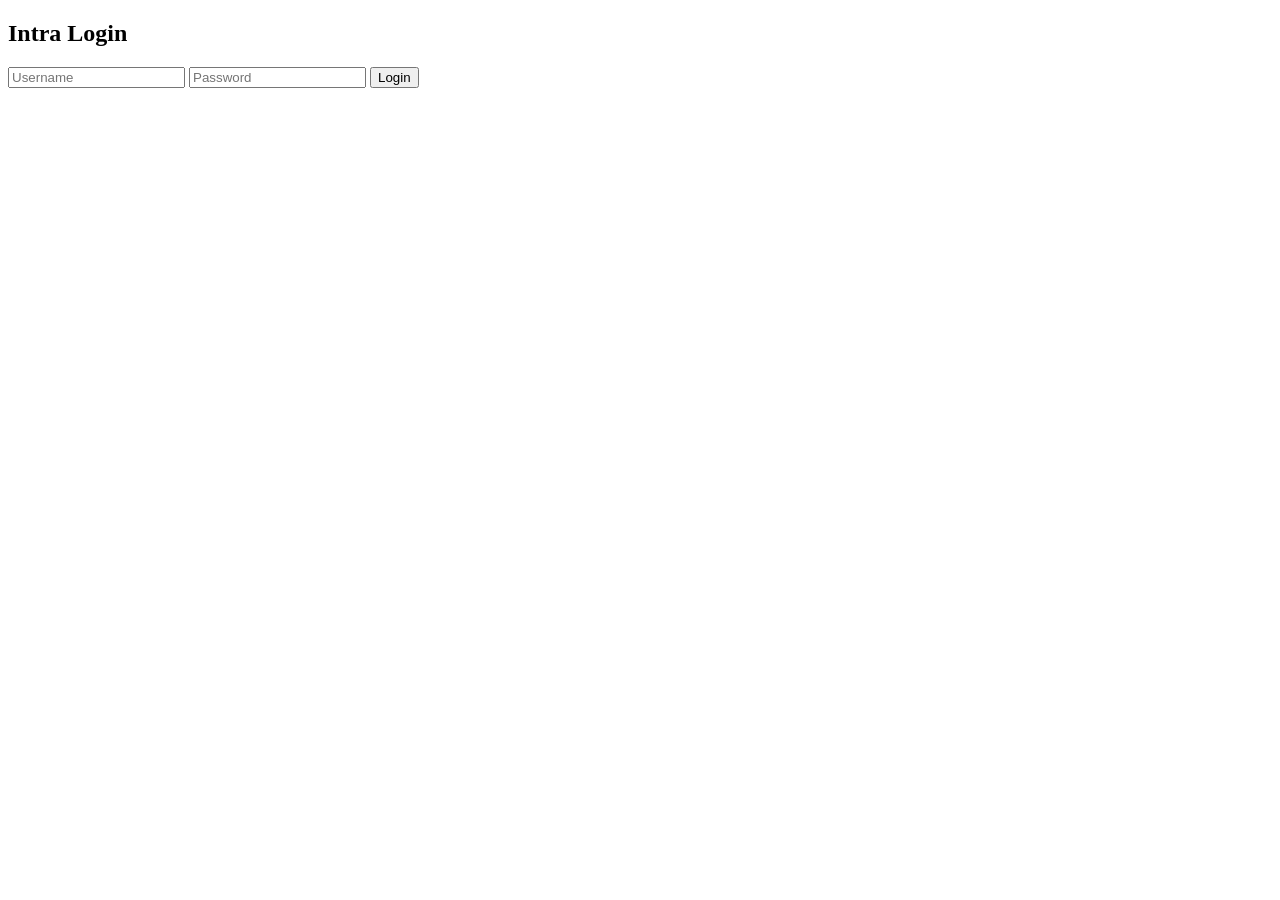
==== backend/static/index.html @ d51f9aee "feat(web): initial web client with contacts, profiles and WS chat" ====
<!DOCTYPE html>
<html>
<head>
  <title>Intra Web Login</title>
</head>
<body>

<h2>Intra Login</h2>

<input id="username" placeholder="Username">
<input id="password" type="password" placeholder="Password">
<button onclick="login()">Login</button>

<p id="error"></p>

<script src="app.js"></script>
</body>
</html>
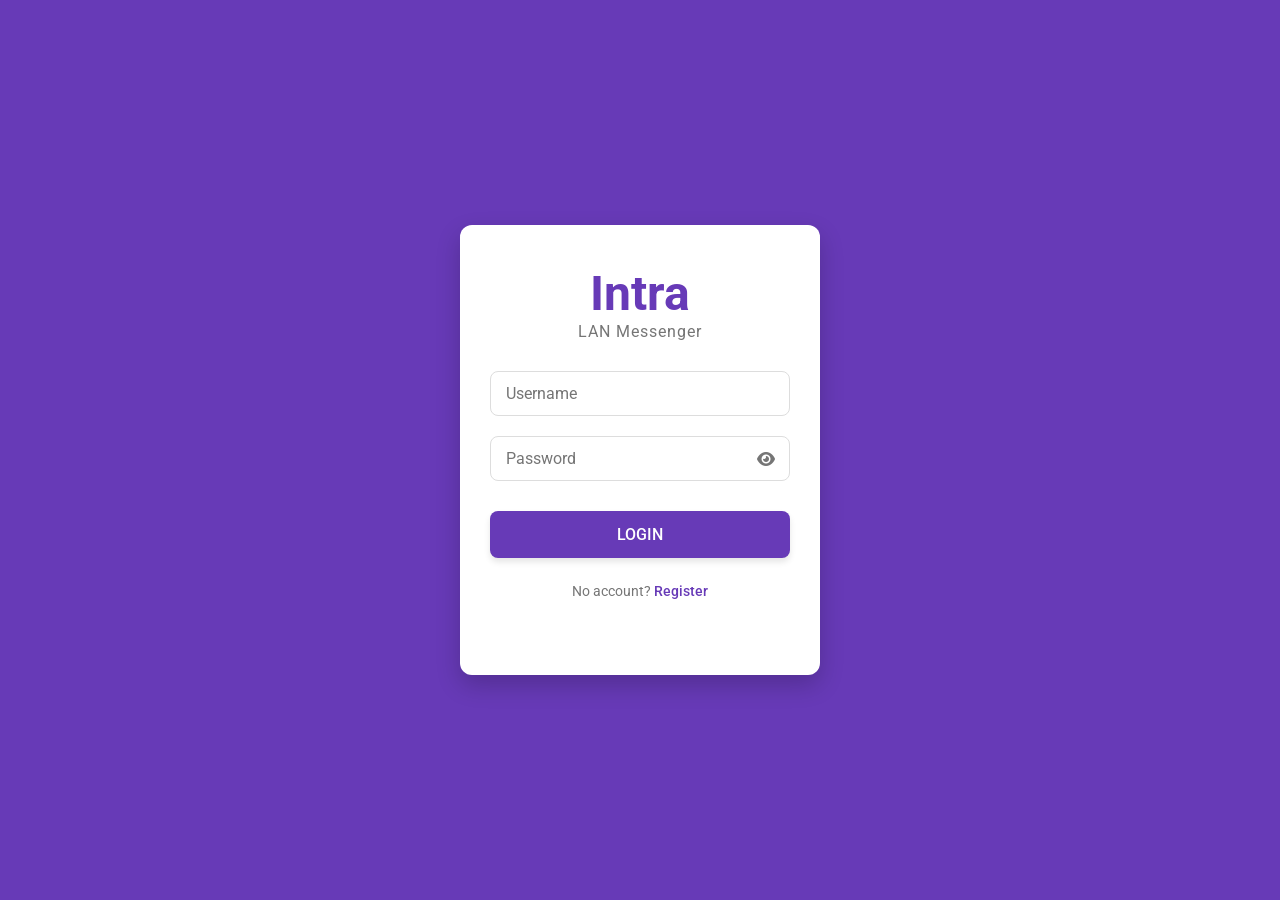
==== commit 6baef980: "Overhaul web client UI and implement functional parity with Android app - Redesigned login and chat " ====
--- a/backend/static/index.html
+++ b/backend/static/index.html
@@ -1,19 +1,52 @@
 <!DOCTYPE html>
-<html>
+<html lang="en">
 <head>
-  <title>Intra Web Login</title>
+    <meta charset="UTF-8">
+    <meta name="viewport" content="width=device-width, initial-scale=1.0">
+    <title>Intra - LAN Messenger</title>
+    <link rel="stylesheet" href="style.css">
+    <link href="https://fonts.googleapis.com/css2?family=Roboto:wght@300;400;500;700&display=swap" rel="stylesheet">
+    <link rel="stylesheet" href="https://cdnjs.cloudflare.com/ajax/libs/font-awesome/6.0.0/css/all.min.css">
 </head>
-<body>
+<body class="auth-page">
+    <div class="auth-container">
+        <div class="auth-card">
+            <h1 class="brand-title">Intra</h1>
+            <p class="brand-subtitle">LAN Messenger</p>
 
-<h2>Intra Login</h2>
+            <div id="auth-form">
+                <div class="input-group">
+                    <input type="text" id="username" placeholder="Username" required>
+                </div>
 
-<input id="username" placeholder="Username">
-<input id="password" type="password" placeholder="Password">
-<button onclick="login()">Login</button>
+                <div class="input-group">
+                    <input type="password" id="password" placeholder="Password" required>
+                    <i class="fas fa-eye toggle-password" id="togglePassword"></i>
+                </div>
 
-<p id="error"></p>
+                <button id="auth-btn" onclick="handleAuth()">LOGIN</button>
 
-<script src="app.js"></script>
+                <p class="toggle-text">
+                    <span id="toggle-msg">No account?</span>
+                    <a href="#" id="toggle-link" onclick="toggleAuthMode()">Register</a>
+                </p>
+
+                <p id="error" class="error-msg"></p>
+            </div>
+        </div>
+    </div>
+
+    <script src="app.js"></script>
+    <script>
+        // Password toggle logic
+        const togglePassword = document.querySelector('#togglePassword');
+        const password = document.querySelector('#password');
+
+        togglePassword.addEventListener('click', function (e) {
+            const type = password.getAttribute('type') === 'password' ? 'text' : 'password';
+            password.setAttribute('type', type);
+            this.classList.toggle('fa-eye-slash');
+        });
+    </script>
 </body>
 </html>
-
--- a/backend/static/style.css
+++ b/backend/static/style.css
@@ -0,0 +1,189 @@
+:root {
+    --primary-color: #673AB7;
+    --primary-dark: #512DA8;
+    --bg-color: #673AB7;
+    --card-bg: #ffffff;
+    --text-primary: #333333;
+    --text-secondary: #757575;
+    --error-color: #f44336;
+
+    /* Chat Theme (Light) */
+    --bg-page: #f5f5f5;
+    --sidebar-bg: #fff;
+    --sidebar-item-hover: #f0f0f0;
+    --sidebar-item-active: #e8e0f5;
+    --chat-bg: #efe7f7;
+    --bubble-sent: #d1c4e9;
+    --bubble-received: #ffffff;
+    --border-color: #ddd;
+}
+
+[data-theme="dark"] {
+    --bg-page: #121212;
+    --sidebar-bg: #1e1e1e;
+    --sidebar-item-hover: #2d2d2d;
+    --sidebar-item-active: #3d2b5a;
+    --chat-bg: #1a1a1a;
+    --bubble-sent: #4a148c;
+    --bubble-received: #2d2d2d;
+    --text-primary: #e0e0e0;
+    --text-secondary: #aaa;
+    --border-color: #333;
+}
+
+* {
+    box-sizing: border-box;
+    margin: 0;
+    padding: 0;
+    font-family: 'Roboto', sans-serif;
+}
+
+/* Auth Page Styling */
+body.auth-page {
+    background-color: var(--bg-color);
+    height: 100vh;
+    display: flex;
+    justify-content: center;
+    align-items: center;
+}
+
+.auth-container {
+    width: 100%;
+    max-width: 400px;
+    padding: 20px;
+}
+
+.auth-card {
+    background: var(--card-bg);
+    padding: 40px 30px;
+    border-radius: 12px;
+    box-shadow: 0 10px 25px rgba(0,0,0,0.2);
+    text-align: center;
+}
+
+.brand-title {
+    color: var(--primary-color);
+    font-size: 3rem;
+    font-weight: 700;
+    margin-bottom: 0;
+}
+
+.brand-subtitle {
+    color: var(--text-secondary);
+    font-size: 1rem;
+    margin-bottom: 30px;
+    letter-spacing: 1px;
+}
+
+.input-group {
+    position: relative;
+    margin-bottom: 20px;
+}
+
+.input-group input {
+    width: 100%;
+    padding: 12px 15px;
+    border: 1px solid #ddd;
+    border-radius: 8px;
+    font-size: 1rem;
+    outline: none;
+    transition: border-color 0.3s;
+    background: #fff;
+    color: #333;
+}
+
+.input-group input:focus {
+    border-color: var(--primary-color);
+}
+
+.toggle-password {
+    position: absolute;
+    right: 15px;
+    top: 50%;
+    transform: translateY(-50%);
+    cursor: pointer;
+    color: var(--text-secondary);
+}
+
+#auth-btn {
+    width: 100%;
+    padding: 14px;
+    background-color: var(--primary-color);
+    color: white;
+    border: none;
+    border-radius: 8px;
+    font-size: 1rem;
+    font-weight: 500;
+    cursor: pointer;
+    margin-top: 10px;
+    box-shadow: 0 4px 6px rgba(0,0,0,0.1);
+    transition: background-color 0.3s, transform 0.1s;
+    text-transform: uppercase;
+}
+
+#auth-btn:hover {
+    background-color: var(--primary-dark);
+}
+
+#auth-btn:active {
+    transform: scale(0.98);
+}
+
+.toggle-text {
+    margin-top: 25px;
+    font-size: 0.9rem;
+    color: var(--text-secondary);
+}
+
+#toggle-link {
+    color: var(--primary-color);
+    text-decoration: none;
+    font-weight: 500;
+}
+
+#toggle-link:hover {
+    text-decoration: underline;
+}
+
+.error-msg {
+    color: var(--error-color);
+    margin-top: 15px;
+    font-size: 0.85rem;
+    min-height: 1.2rem;
+}
+
+/* Chat Layout & Components (Moved from internal CSS in chat.html) */
+body:not(.auth-page) {
+    display: flex;
+    height: 100vh;
+    background: var(--bg-page);
+    color: var(--text-primary);
+    transition: all 0.3s;
+}
+
+#sidebar { width: 30%; background: var(--sidebar-bg); border-right: 1px solid var(--border-color); display: flex; flex-direction: column; }
+#my-profile { padding: 15px; background: var(--primary-color); color: white; font-weight: bold; display: flex; align-items: center; justify-content: space-between; }
+#settings-panel { padding: 15px; background: var(--sidebar-bg); border-bottom: 1px solid var(--border-color); display: none; flex-direction: column; align-items: center; }
+#settings-panel img { width: 80px; height: 80px; border-radius: 50%; margin-bottom: 10px; border: 2px solid var(--primary-color); object-fit: cover; }
+#settings-panel button { width: 100%; margin-top: 5px; font-size: 14px; border-radius: 4px; background: var(--primary-color); color: white; border: none; padding: 8px; cursor: pointer; }
+#settings-panel .btn-delete { background: #ff4d4d; }
+#user-list { flex: 1; overflow-y: auto; }
+.user-item { padding: 10px; border-bottom: 1px solid var(--border-color); cursor: pointer; display: flex; align-items: center; color: var(--text-primary); }
+.user-item:hover { background: var(--sidebar-item-hover); }
+.user-item.active { background: var(--sidebar-item-active); }
+.avatar { width: 40px; height: 40px; border-radius: 50%; margin-right: 10px; object-fit: cover; background: #ccc; }
+
+#chat-area { flex: 1; display: flex; flex-direction: column; background: var(--chat-bg); }
+#chat-header { padding: 15px; background: var(--sidebar-bg); border-bottom: 1px solid var(--border-color); font-weight: bold; color: var(--text-primary); }
+#messages { flex: 1; padding: 10px; overflow-y: auto; background: var(--chat-bg); display: flex; flex-direction: column; }
+#input-area { padding: 10px; background: var(--sidebar-bg); border-top: 1px solid var(--border-color); display: flex; align-items: center; }
+#msg { flex: 1; padding: 10px; border: 1px solid var(--border-color); border-radius: 20px; margin: 0 10px; background: var(--bg-page); color: var(--text-primary); outline: none; }
+
+.msg-row { display: flex; margin-bottom: 10px; width: 100%; }
+.msg-bubble { padding: 10px 15px; border-radius: 18px; max-width: 70%; font-size: 14px; line-height: 1.4; position: relative; box-shadow: 0 1px 2px rgba(0,0,0,0.1); }
+.sent { justify-content: flex-end; }
+.sent .msg-bubble { background: var(--bubble-sent); color: #000; border-bottom-right-radius: 4px; }
+.received { justify-content: flex-start; }
+.received .msg-bubble { background: var(--bubble-received); color: var(--text-primary); border-bottom-left-radius: 4px; }
+
+#theme-toggle { background: transparent; color: white; border: none; font-size: 18px; margin-right: 10px; padding: 5px; cursor: pointer; }
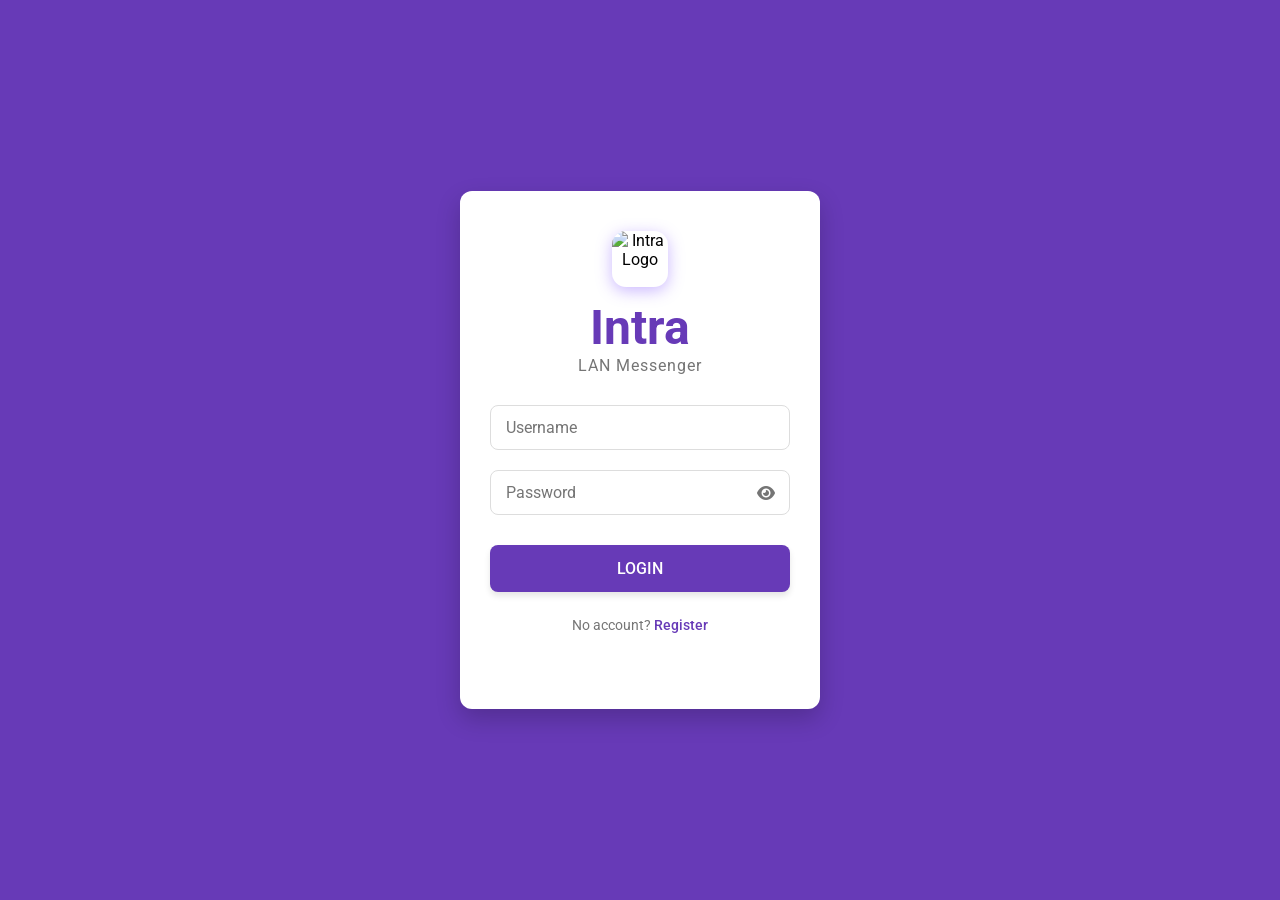
==== commit 804962c9: "icon update in web ui" ====
--- a/backend/static/index.html
+++ b/backend/static/index.html
@@ -4,13 +4,17 @@
     <meta charset="UTF-8">
     <meta name="viewport" content="width=device-width, initial-scale=1.0">
     <title>Intra - LAN Messenger</title>
-    <link rel="stylesheet" href="style.css">
+    <link rel="icon" type="image/x-icon" href="/assets/intra_logo/favicon.ico">
+    <link rel="icon" type="image/png" sizes="32x32" href="/assets/intra_logo/favicon-32x32.png">
+    <link rel="apple-touch-icon" href="/assets/intra_logo/apple-touch-icon.png">
+    <link rel="stylesheet" href="style.css?v=2">
     <link href="https://fonts.googleapis.com/css2?family=Roboto:wght@300;400;500;700&display=swap" rel="stylesheet">
     <link rel="stylesheet" href="https://cdnjs.cloudflare.com/ajax/libs/font-awesome/6.0.0/css/all.min.css">
 </head>
 <body class="auth-page">
     <div class="auth-container">
-        <div class="auth-card">
+        <div class="auth-card" style="text-align: center;">
+            <img src="/assets/intra_logo/android-chrome-192x192.png" alt="Intra Logo" style="width: 56px; height: 56px; margin: 0 auto 12px auto; display: block; border-radius: 14px; box-shadow: 0 4px 16px rgba(124, 77, 255, 0.4);">
             <h1 class="brand-title">Intra</h1>
             <p class="brand-subtitle">LAN Messenger</p>
 
@@ -24,7 +28,7 @@
                     <i class="fas fa-eye toggle-password" id="togglePassword"></i>
                 </div>
 
-                <button id="auth-btn" onclick="handleAuth()">LOGIN</button>
+                <button id="auth-btn" onclick="login()">LOGIN</button>
 
                 <p class="toggle-text">
                     <span id="toggle-msg">No account?</span>
@@ -36,7 +40,7 @@
         </div>
     </div>
 
-    <script src="app.js"></script>
+    <script src="app.js?v=2"></script>
     <script>
         // Password toggle logic
         const togglePassword = document.querySelector('#togglePassword');
--- a/backend/static/style.css
+++ b/backend/static/style.css
@@ -161,29 +161,432 @@
     transition: all 0.3s;
 }
 
-#sidebar { width: 30%; background: var(--sidebar-bg); border-right: 1px solid var(--border-color); display: flex; flex-direction: column; }
-#my-profile { padding: 15px; background: var(--primary-color); color: white; font-weight: bold; display: flex; align-items: center; justify-content: space-between; }
+#sidebar { width: 30%; background: var(--sidebar-bg); border-right: 1px solid var(--border-color); display: flex; flex-direction: column; transition: width 0.3s ease; overflow: hidden; }
+#sidebar.minimized { width: 70px; }
+#my-profile { padding: 15px; background: var(--primary-color); color: white; font-weight: bold; display: flex; align-items: center; justify-content: space-between; min-height: 60px; }
+.profile-actions { display: flex; align-items: center; }
+.profile-actions button { background: transparent; border: none; color: white; font-size: 18px; cursor: pointer; margin-left: 5px; }
+#sidebar.minimized #my-profile-info { display: none; }
+#sidebar.minimized .profile-actions { flex-direction: column; width: 100%; margin: 0; }
+#sidebar.minimized .profile-actions button { margin: 5px 0; }
 #settings-panel { padding: 15px; background: var(--sidebar-bg); border-bottom: 1px solid var(--border-color); display: none; flex-direction: column; align-items: center; }
 #settings-panel img { width: 80px; height: 80px; border-radius: 50%; margin-bottom: 10px; border: 2px solid var(--primary-color); object-fit: cover; }
 #settings-panel button { width: 100%; margin-top: 5px; font-size: 14px; border-radius: 4px; background: var(--primary-color); color: white; border: none; padding: 8px; cursor: pointer; }
 #settings-panel .btn-delete { background: #ff4d4d; }
+
+.settings-option {
+    width: 100%;
+    margin: 10px 0;
+    padding: 10px;
+    background: var(--bg-page);
+    border-radius: 8px;
+}
+
+.switch-label {
+    display: flex;
+    justify-content: space-between;
+    align-items: center;
+    cursor: pointer;
+    font-size: 14px;
+    color: var(--text-primary);
+}
+
+.switch-label input {
+    cursor: pointer;
+    width: 18px;
+    height: 18px;
+    accent-color: var(--primary-color);
+}
+
+#search-container {
+    padding: 10px;
+    background: var(--sidebar-bg);
+    border-bottom: 1px solid var(--border-color);
+}
+
+#user-search {
+    width: 100%;
+    padding: 8px 12px;
+    border: 1px solid var(--border-color);
+    border-radius: 20px;
+    background: var(--bg-page);
+    color: var(--text-primary);
+    outline: none;
+    font-size: 0.9rem;
+}
+
+#user-search:focus {
+    border-color: var(--primary-color);
+}
+
+#sidebar.minimized #search-container {
+    display: none;
+}
+
 #user-list { flex: 1; overflow-y: auto; }
-.user-item { padding: 10px; border-bottom: 1px solid var(--border-color); cursor: pointer; display: flex; align-items: center; color: var(--text-primary); }
+.user-item { padding: 12px 15px; border-bottom: 1px solid var(--border-color); cursor: pointer; display: flex; align-items: center; justify-content: space-between; color: var(--text-primary); white-space: nowrap; transition: background 0.2s ease; margin: 2px 8px; border-radius: 8px; border-bottom: none; }
+.user-info-wrapper { display: flex; align-items: center; }
+#sidebar.minimized .user-item span { display: none; }
+#sidebar.minimized .avatar { margin-right: 0; }
+#sidebar.minimized .user-item { justify-content: center; margin: 5px; }
+#sidebar.minimized .badge { display: none; }
 .user-item:hover { background: var(--sidebar-item-hover); }
-.user-item.active { background: var(--sidebar-item-active); }
-.avatar { width: 40px; height: 40px; border-radius: 50%; margin-right: 10px; object-fit: cover; background: #ccc; }
-
-#chat-area { flex: 1; display: flex; flex-direction: column; background: var(--chat-bg); }
-#chat-header { padding: 15px; background: var(--sidebar-bg); border-bottom: 1px solid var(--border-color); font-weight: bold; color: var(--text-primary); }
+
+.badge {
+    background-color: #ff3b30;
+    color: white;
+    font-size: 0.75rem;
+    font-weight: bold;
+    padding: 2px 6px;
+    border-radius: 10px;
+    min-width: 20px;
+    text-align: center;
+    display: none; /* hidden by default */
+}
+.badge.active {
+    display: inline-block;
+}
+.user-item.active { background: var(--sidebar-item-active); border-left: 4px solid var(--primary-color); }
+.avatar { width: 42px; height: 42px; border-radius: 50%; margin-right: 12px; object-fit: cover; background: #ccc; box-shadow: 0 2px 4px rgba(0,0,0,0.1); }
+
+#chat-area { flex: 1; display: flex; flex-direction: column; background: var(--chat-bg); transition: all 0.3s; }
+#chat-header { padding: 10px 20px; background: var(--sidebar-bg); border-bottom: 1px solid var(--border-color); font-weight: bold; color: var(--text-primary); display: flex; align-items: center; justify-content: space-between; min-height: 70px; box-shadow: 0 2px 10px rgba(0,0,0,0.05); z-index: 5; }
 #messages { flex: 1; padding: 10px; overflow-y: auto; background: var(--chat-bg); display: flex; flex-direction: column; }
 #input-area { padding: 10px; background: var(--sidebar-bg); border-top: 1px solid var(--border-color); display: flex; align-items: center; }
 #msg { flex: 1; padding: 10px; border: 1px solid var(--border-color); border-radius: 20px; margin: 0 10px; background: var(--bg-page); color: var(--text-primary); outline: none; }
 
 .msg-row { display: flex; margin-bottom: 10px; width: 100%; }
-.msg-bubble { padding: 10px 15px; border-radius: 18px; max-width: 70%; font-size: 14px; line-height: 1.4; position: relative; box-shadow: 0 1px 2px rgba(0,0,0,0.1); }
+.msg-bubble { padding: 12px 18px; border-radius: 20px; max-width: 75%; font-size: 14.5px; line-height: 1.5; position: relative; box-shadow: 0 2px 5px rgba(0,0,0,0.05); transition: transform 0.2s ease; }
+.msg-row { display: flex; margin-bottom: 12px; width: 100%; animation: fadeIn 0.3s ease; }
+@keyframes fadeIn { from { opacity: 0; transform: translateY(5px); } to { opacity: 1; transform: translateY(0); } }
 .sent { justify-content: flex-end; }
-.sent .msg-bubble { background: var(--bubble-sent); color: #000; border-bottom-right-radius: 4px; }
+.sent .msg-bubble { background: var(--primary-color); color: white; border-bottom-right-radius: 4px; }
+.sent .msg-bubble b { color: #e0e0e0; }
 .received { justify-content: flex-start; }
 .received .msg-bubble { background: var(--bubble-received); color: var(--text-primary); border-bottom-left-radius: 4px; }
 
-#theme-toggle { background: transparent; color: white; border: none; font-size: 18px; margin-right: 10px; padding: 5px; cursor: pointer; }
+#theme-toggle { background: transparent; color: white; border: none; font-size: 18px; cursor: pointer; }
+
+/* Overlay & Call Card */
+.overlay {
+    position: fixed;
+    top: 0;
+    left: 0;
+    width: 100%;
+    height: 100%;
+    background: rgba(0,0,0,0.7);
+    display: flex;
+    justify-content: center;
+    align-items: center;
+    z-index: 1000;
+}
+
+.call-card {
+    background: var(--sidebar-bg);
+    padding: 30px;
+    border-radius: 20px;
+    text-align: center;
+    box-shadow: 0 10px 30px rgba(0,0,0,0.5);
+    width: 90%;
+    max-width: 320px;
+    color: var(--text-primary);
+}
+
+.call-avatar {
+    width: 100px;
+    height: 100px;
+    border-radius: 50%;
+    margin-bottom: 20px;
+    border: 4px solid var(--primary-color);
+    object-fit: cover;
+}
+
+.call-buttons {
+    display: flex;
+    justify-content: space-around;
+    margin-top: 30px;
+}
+
+.btn-call {
+    border: none;
+    padding: 12px 20px;
+    border-radius: 30px;
+    cursor: pointer;
+    font-weight: bold;
+    font-size: 16px;
+    transition: transform 0.2s;
+}
+
+.btn-call:active { transform: scale(0.95); }
+.accept { background: #4CAF50; color: white; }
+.reject { background: #f44336; color: white; }
+
+/* Mobile Responsive */
+@media (max-width: 768px) {
+    body:not(.auth-page) {
+        position: relative;
+    }
+    #sidebar {
+        width: 100% !important;
+        position: absolute;
+        height: 100%;
+        z-index: 10;
+    }
+    #chat-area {
+        width: 100%;
+        position: absolute;
+        height: 100%;
+        z-index: 5;
+        display: none;
+    }
+    body.chat-open #sidebar {
+        display: none;
+    }
+    body.chat-open #chat-area {
+        display: flex;
+    }
+    #sidebar-toggle {
+        display: none;
+    }
+}
+
+/* Scrollbar styling */
+::-webkit-scrollbar {
+    width: 6px;
+}
+::-webkit-scrollbar-track {
+    background: transparent;
+}
+::-webkit-scrollbar-thumb {
+    background: var(--primary-color);
+    border-radius: 10px;
+}
+#chat-title { flex: 1; font-size: 1.1rem; }
+
+
+.media-preview-container {
+    position: relative;
+    display: inline-block;
+}
+
+.media-preview-image {
+    max-width: 220px;
+    border-radius: 8px;
+    cursor: pointer;
+    display: block;
+}
+
+.video-thumbnail-wrapper {
+    position: relative;
+}
+
+.video-play-icon {
+    position: absolute;
+    top: 50%;
+    left: 50%;
+    transform: translate(-50%, -50%);
+    width: 42px;
+    height: 42px;
+    border-radius: 50%;
+    background: rgba(0, 0, 0, 0.65);
+    color: #fff;
+    display: flex;
+    align-items: center;
+    justify-content: center;
+    font-size: 18px;
+    pointer-events: none;
+}
+
+/* Unique Loader with Center Percentage */
+.loader-square-container {
+    position: absolute;
+    top: 50%;
+    left: 50%;
+    transform: translate(-50%, -50%);
+    width: 48px;
+    height: 48px;
+    background: rgba(0, 0, 0, 0.45);
+    backdrop-filter: blur(2px);
+    border-radius: 8px;
+    display: flex;
+    align-items: center;
+    justify-content: center;
+    z-index: 10;
+    pointer-events: none;
+}
+
+.loader-square-spinner {
+    position: absolute;
+    width: 32px;
+    height: 32px;
+    border: 2.5px solid rgba(255, 255, 255, 0.3);
+    border-top-color: #ffffff;
+    border-radius: 5px;
+    animation: spin-square 1s infinite linear;
+}
+
+.loader-percent {
+    position: relative;
+    font-size: 10px;
+    font-weight: 800;
+    color: #ffffff;
+    font-family: monospace, sans-serif;
+    letter-spacing: -0.5px;
+    z-index: 11;
+}
+
+/* Unique Loader (Fallback / Inline) */
+.loader-overlay {
+    position: absolute;
+    top: 50%;
+    left: 50%;
+    transform: translate(-50%, -50%);
+    width: 36px;
+    height: 36px;
+    border: 3px solid rgba(255, 255, 255, 0.3);
+    border-top-color: #fff;
+    border-radius: 5px;
+    animation: spin-square 1s infinite linear;
+    z-index: 10;
+    pointer-events: none;
+}
+
+@keyframes spin-square {
+    0% { transform: rotate(0deg); }
+    100% { transform: rotate(360deg); }
+}
+
+/* Retro Windows 98 / XP Segmented Block Progress Bar */
+.retro-progress-wrapper {
+    margin-top: 8px;
+    width: 100%;
+    display: flex;
+    flex-direction: column;
+    gap: 4px;
+}
+
+.retro-progress-track {
+    background: rgba(0, 0, 0, 0.25);
+    border: 1px solid rgba(255, 255, 255, 0.25);
+    border-radius: 4px;
+    padding: 3px;
+    height: 16px;
+    display: flex;
+    gap: 2px;
+    box-sizing: border-box;
+}
+
+[data-theme="dark"] .retro-progress-track {
+    border-color: rgba(255, 255, 255, 0.18);
+    background: rgba(0, 0, 0, 0.45);
+}
+
+.retro-progress-block {
+    flex: 1;
+    height: 100%;
+    background: rgba(255, 255, 255, 0.12);
+    border-radius: 1px;
+    transition: background 0.15s ease;
+}
+
+.retro-progress-block.filled {
+    background: var(--primary-color, #673AB7);
+    box-shadow: 0 0 4px rgba(103, 58, 183, 0.45);
+}
+
+.retro-progress-block.leading {
+    animation: retro-pulse 0.5s infinite alternate ease-in-out;
+}
+
+@keyframes retro-pulse {
+    0% { opacity: 0.65; filter: brightness(1); }
+    100% { opacity: 1; filter: brightness(1.35); }
+}
+
+.retro-progress-labels {
+    display: flex;
+    justify-content: space-between;
+    align-items: center;
+    font-size: 9px;
+    font-weight: 700;
+    color: var(--text-secondary);
+    letter-spacing: 0.5px;
+}
+
+.retro-progress-percent {
+    font-size: 10px;
+    font-weight: 800;
+    color: var(--primary-color, #673AB7);
+}
+
+/* Dim the image while loading */
+.msg-bubble.loading img {
+    opacity: 0.5;
+    filter: blur(2px);
+}
+
+.msg-bubble.loading {
+    cursor: wait;
+}
+
+.video-thumbnail-player {
+    max-height: 200px;
+    object-fit: contain;
+    width: 100%;
+    max-width: 300px;
+    border-radius: 8px;
+    background: #000;
+}
+
+/* Utility Options */
+.msg-options {
+    display: flex;
+    flex-wrap: wrap;
+    gap: 8px;
+    margin-top: 8px;
+}
+
+.option-btn {
+    background-color: var(--primary-color);
+    color: white;
+    border: none;
+    border-radius: 16px;
+    padding: 6px 12px;
+    font-size: 0.85rem;
+    cursor: pointer;
+    transition: background-color 0.2s, transform 0.1s;
+    white-space: nowrap;
+}
+
+.option-btn:hover {
+    background-color: var(--primary-dark);
+}
+
+.option-btn:active {
+    transform: scale(0.95);
+}
+
+/* Ensure received bubbles with options accommodate them nicely */
+.received .msg-bubble {
+    display: flex;
+    flex-direction: column;
+}
+
+
+.date-separator-wrapper {
+    display: flex;
+    justify-content: center;
+    margin: 15px 0 5px 0;
+    width: 100%;
+}
+
+.date-separator {
+    background-color: var(--card-bg);
+    color: var(--text-color);
+    padding: 4px 12px;
+    border-radius: 12px;
+    font-size: 0.75rem;
+    font-weight: 500;
+    opacity: 0.8;
+    box-shadow: 0 1px 2px rgba(0,0,0,0.1);
+}
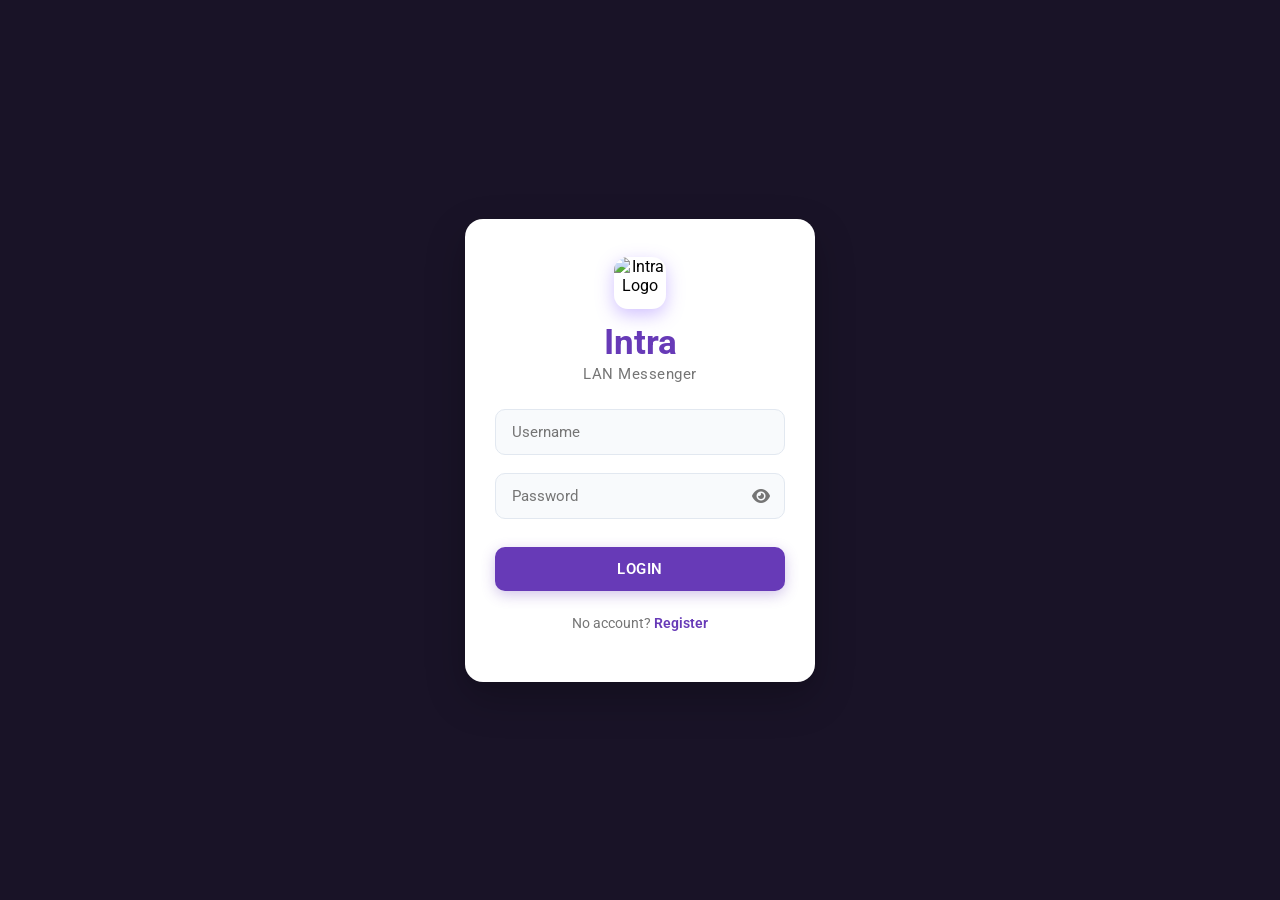
==== commit c7d92378: "chores: new icon and .ico integartion on win server and change same app icon" ====
--- a/backend/static/index.html
+++ b/backend/static/index.html
@@ -12,9 +12,19 @@
     <link rel="stylesheet" href="https://cdnjs.cloudflare.com/ajax/libs/font-awesome/6.0.0/css/all.min.css">
 </head>
 <body class="auth-page">
+    <!-- Cinematic Ambient Video Background Layer -->
+    <div class="video-background-container">
+        <video autoplay muted loop playsinline 
+               poster="/assets/animated_assets/converted_Dreamy Crescent Moon Cloudscape-2_conv_1795098013461_gfqc0.webp" 
+               id="bg-video">
+            <source src="/assets/animated_assets/convert_1795097372746_jrmbp.webm" type="video/webm">
+        </video>
+        <div class="video-overlay"></div>
+    </div>
+
     <div class="auth-container">
-        <div class="auth-card" style="text-align: center;">
-            <img src="/assets/intra_logo/android-chrome-192x192.png" alt="Intra Logo" style="width: 56px; height: 56px; margin: 0 auto 12px auto; display: block; border-radius: 14px; box-shadow: 0 4px 16px rgba(124, 77, 255, 0.4);">
+        <div class="auth-card">
+            <img src="/assets/intra_logo/android-chrome-192x192.png" alt="Intra Logo" class="auth-logo">
             <h1 class="brand-title">Intra</h1>
             <p class="brand-subtitle">LAN Messenger</p>
 
--- a/backend/static/style.css
+++ b/backend/static/style.css
@@ -38,62 +38,124 @@
     font-family: 'Roboto', sans-serif;
 }
 
-/* Auth Page Styling */
+/* Auth Page Styling - Dreamy Animated Sky Background */
 body.auth-page {
-    background-color: var(--bg-color);
-    height: 100vh;
+    margin: 0;
+    padding: 0;
+    min-height: 100vh;
+    width: 100vw;
     display: flex;
     justify-content: center;
     align-items: center;
+    position: relative;
+    overflow-x: hidden;
+    background: #1a1528 url('/assets/animated_assets/converted_Dreamy Crescent Moon Cloudscape-2_conv_1795098013461_gfqc0.webp') no-repeat center center / cover;
+}
+
+/* Full Viewport Ambient Sky Video */
+.video-background-container {
+    position: fixed;
+    inset: 0;
+    width: 100%;
+    height: 100%;
+    overflow: hidden;
+    z-index: 0;
+    pointer-events: none;
+}
+
+#bg-video {
+    position: absolute;
+    inset: 0;
+    width: 100%;
+    height: 100%;
+    object-fit: cover;
+    pointer-events: none;
+}
+
+.video-overlay {
+    position: absolute;
+    inset: 0;
+    width: 100%;
+    height: 100%;
+    background: rgba(15, 10, 30, 0.08);
+    pointer-events: none;
+}
+
+/* Reduced Motion Mode Accessibility */
+@media (prefers-reduced-motion: reduce) {
+    #bg-video {
+        display: none !important;
+    }
 }
 
 .auth-container {
-    width: 100%;
-    max-width: 400px;
+    position: relative;
+    z-index: 10;
+    width: 100%;
+    max-width: 390px;
     padding: 20px;
-}
-
+    display: flex;
+    justify-content: center;
+    align-items: center;
+}
+
+/* Original Clean White Card with Balanced Soft Shadow */
 .auth-card {
-    background: var(--card-bg);
-    padding: 40px 30px;
-    border-radius: 12px;
-    box-shadow: 0 10px 25px rgba(0,0,0,0.2);
+    background: #ffffff;
+    width: 100%;
+    padding: 38px 30px;
+    border-radius: 18px;
+    box-shadow: 0 16px 40px rgba(0, 0, 0, 0.22), 0 4px 12px rgba(0, 0, 0, 0.08);
     text-align: center;
 }
 
+/* Original Compact Brand Logo */
+.auth-logo {
+    width: 52px;
+    height: 52px;
+    margin: 0 auto 12px auto;
+    display: block;
+    border-radius: 14px;
+    box-shadow: 0 6px 18px rgba(124, 77, 255, 0.35);
+}
+
+/* Original Typography */
 .brand-title {
     color: var(--primary-color);
-    font-size: 3rem;
+    font-size: 2.2rem;
     font-weight: 700;
-    margin-bottom: 0;
+    margin-bottom: 2px;
 }
 
 .brand-subtitle {
     color: var(--text-secondary);
-    font-size: 1rem;
-    margin-bottom: 30px;
-    letter-spacing: 1px;
-}
-
+    font-size: 0.95rem;
+    margin-bottom: 26px;
+    letter-spacing: 0.5px;
+}
+
+/* Original Clean Input Fields */
 .input-group {
     position: relative;
-    margin-bottom: 20px;
+    margin-bottom: 18px;
 }
 
 .input-group input {
     width: 100%;
-    padding: 12px 15px;
-    border: 1px solid #ddd;
-    border-radius: 8px;
-    font-size: 1rem;
+    padding: 13px 16px;
+    border: 1px solid #e2e8f0;
+    border-radius: 10px;
+    font-size: 0.95rem;
     outline: none;
-    transition: border-color 0.3s;
-    background: #fff;
-    color: #333;
+    transition: all 0.2s ease;
+    background: #f8fafc;
+    color: #1e293b;
 }
 
 .input-group input:focus {
     border-color: var(--primary-color);
+    background: #ffffff;
+    box-shadow: 0 0 0 3px rgba(103, 58, 183, 0.15);
 }
 
 .toggle-password {
@@ -105,24 +167,31 @@
     color: var(--text-secondary);
 }
 
+.toggle-password:hover {
+    color: var(--primary-color);
+}
+
+/* Original Purple Login Button */
 #auth-btn {
     width: 100%;
-    padding: 14px;
+    padding: 13px;
     background-color: var(--primary-color);
     color: white;
     border: none;
-    border-radius: 8px;
-    font-size: 1rem;
-    font-weight: 500;
+    border-radius: 10px;
+    font-size: 0.95rem;
+    font-weight: 600;
+    letter-spacing: 0.5px;
     cursor: pointer;
     margin-top: 10px;
-    box-shadow: 0 4px 6px rgba(0,0,0,0.1);
-    transition: background-color 0.3s, transform 0.1s;
+    box-shadow: 0 4px 14px rgba(103, 58, 183, 0.3);
+    transition: background-color 0.2s, transform 0.1s, box-shadow 0.2s;
     text-transform: uppercase;
 }
 
 #auth-btn:hover {
     background-color: var(--primary-dark);
+    box-shadow: 0 6px 18px rgba(103, 58, 183, 0.4);
 }
 
 #auth-btn:active {
@@ -130,7 +199,7 @@
 }
 
 .toggle-text {
-    margin-top: 25px;
+    margin-top: 24px;
     font-size: 0.9rem;
     color: var(--text-secondary);
 }
@@ -138,11 +207,18 @@
 #toggle-link {
     color: var(--primary-color);
     text-decoration: none;
-    font-weight: 500;
+    font-weight: 600;
 }
 
 #toggle-link:hover {
     text-decoration: underline;
+}
+
+.error-msg {
+    margin-top: 12px;
+    font-size: 0.85rem;
+    color: var(--error-color);
+}
 }
 
 .error-msg {
